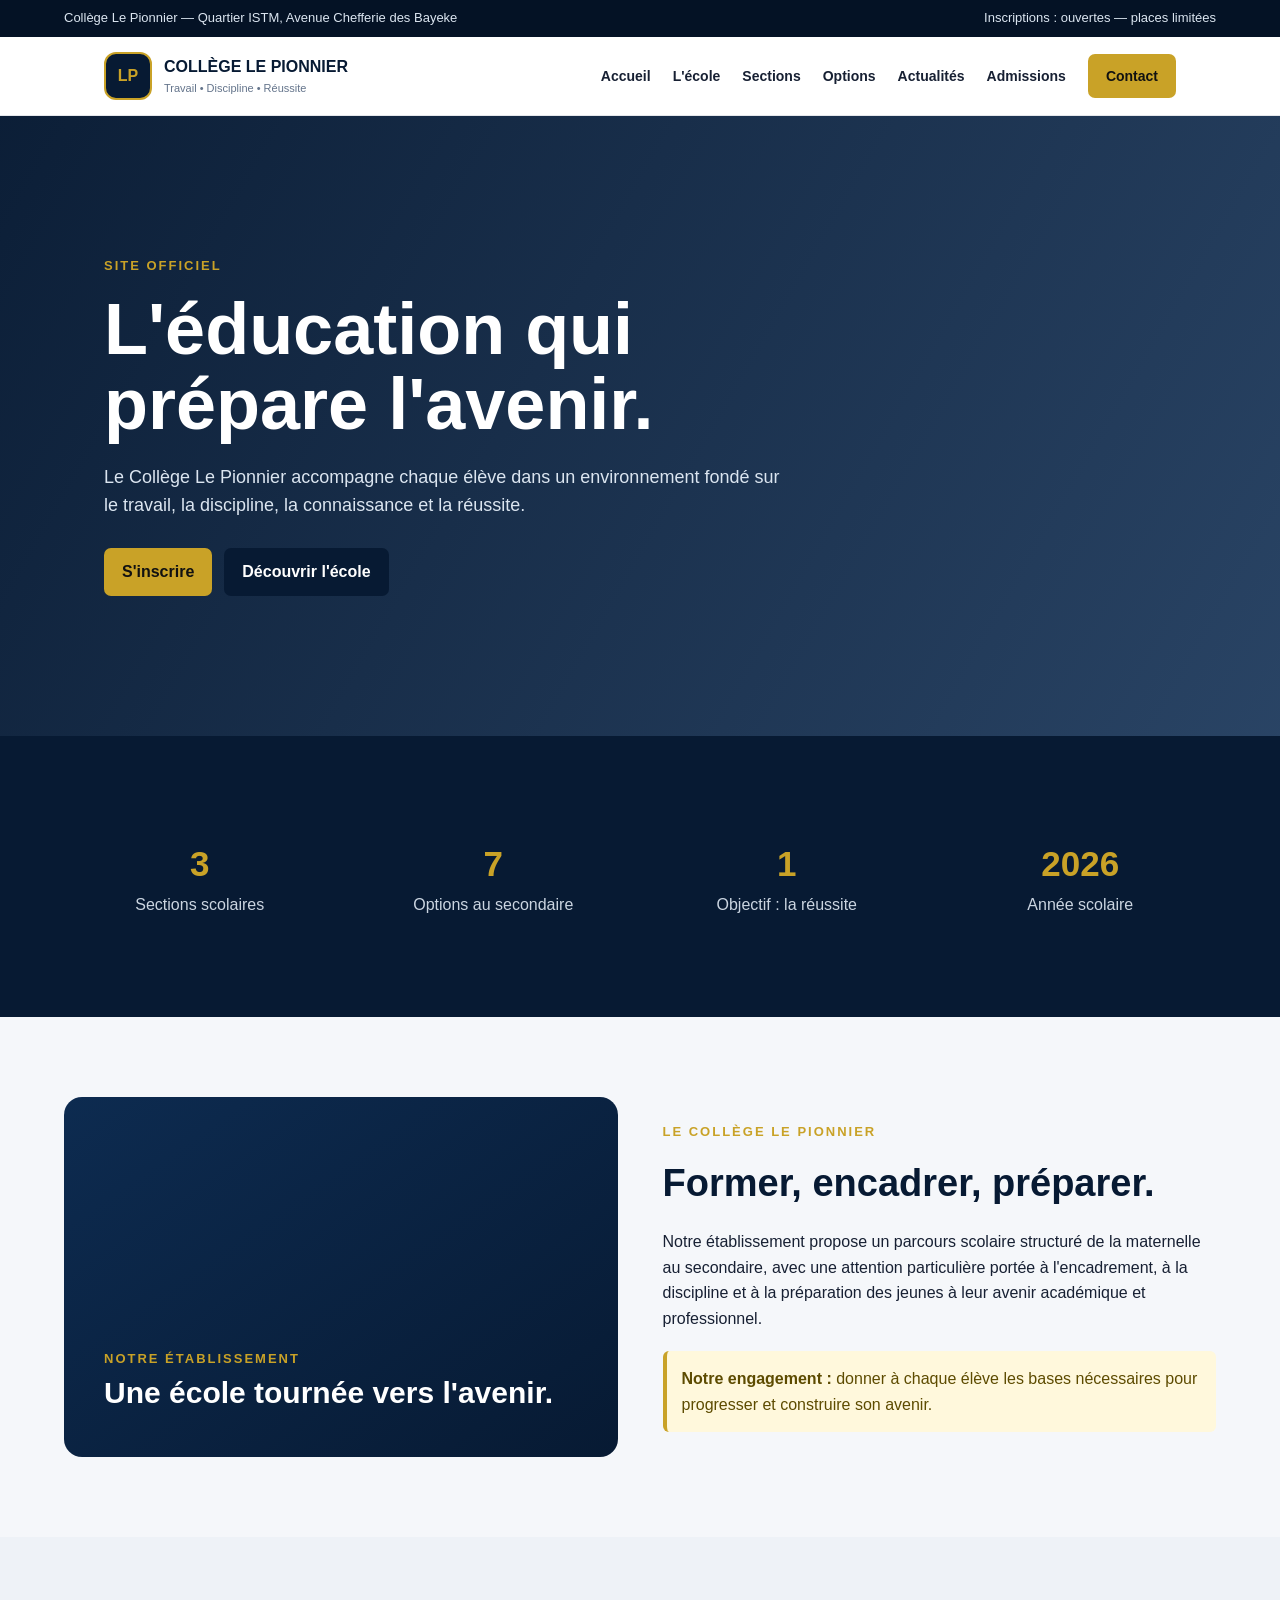
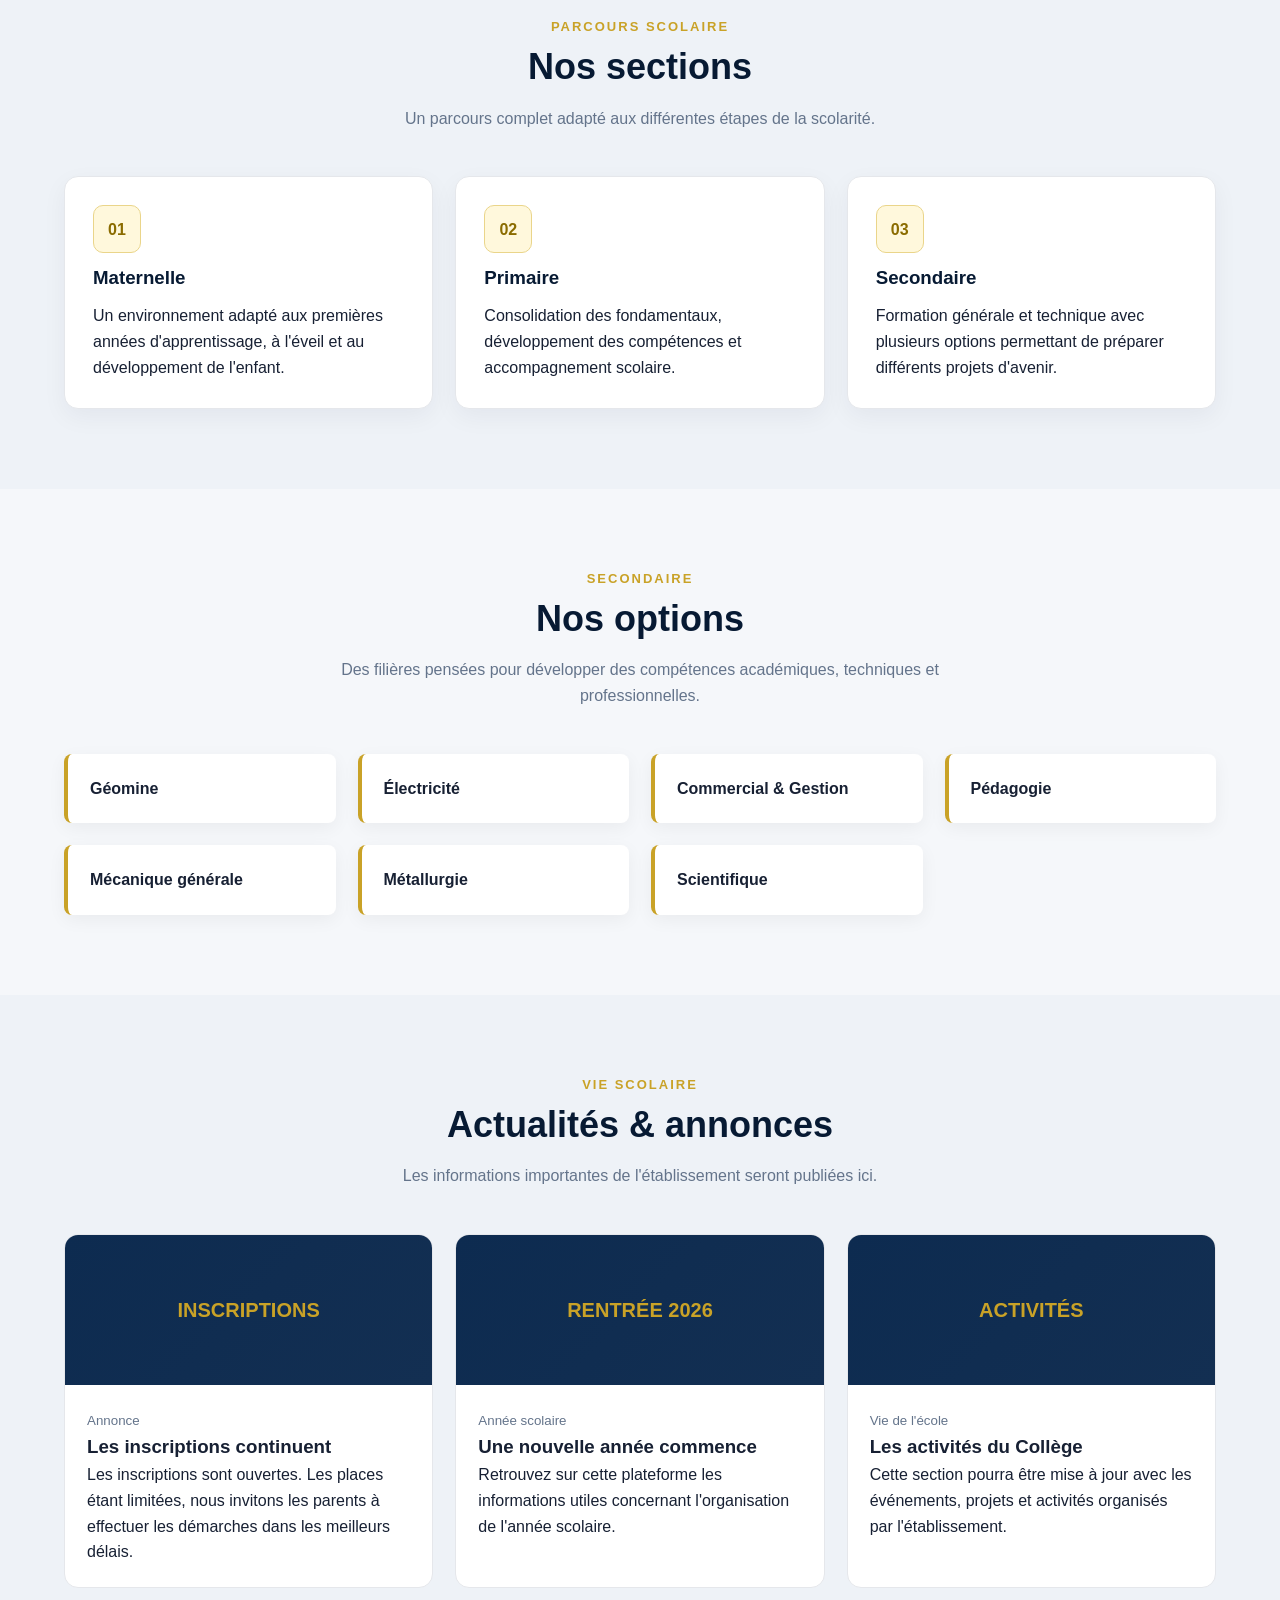
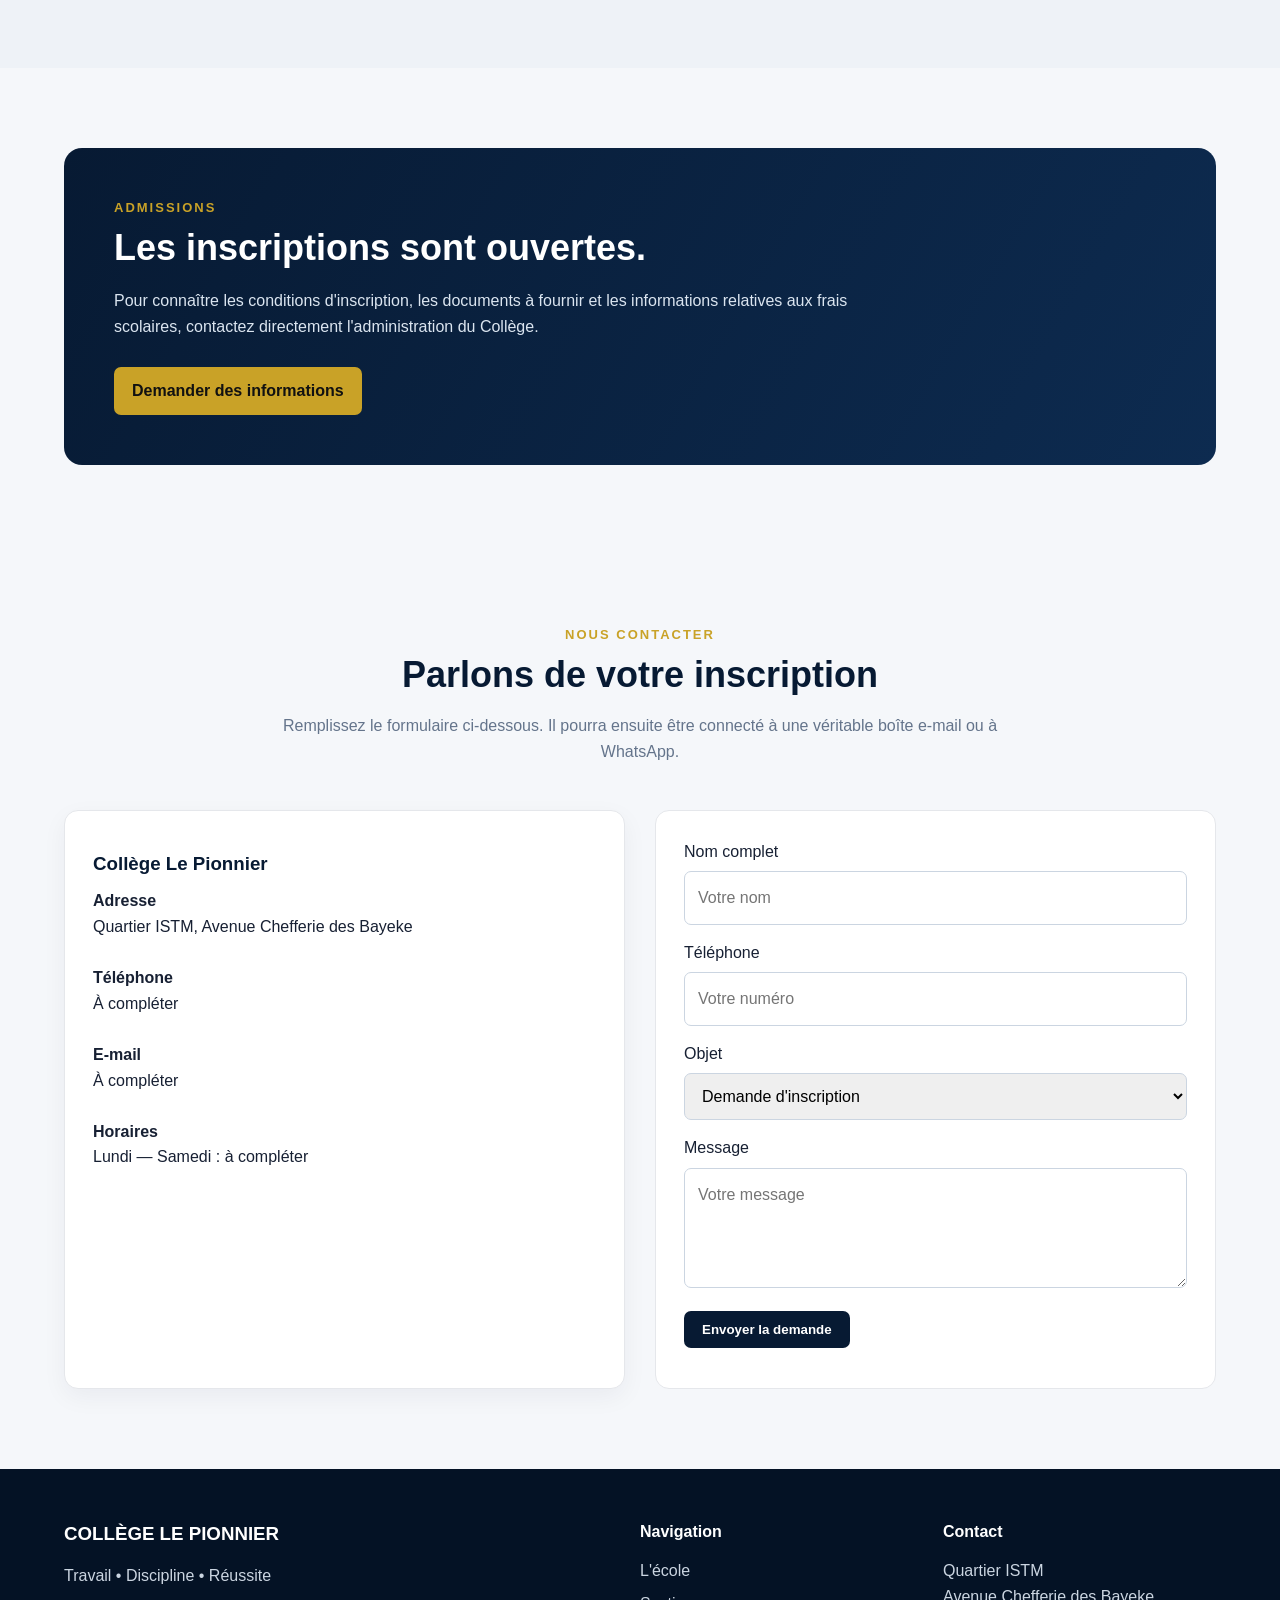
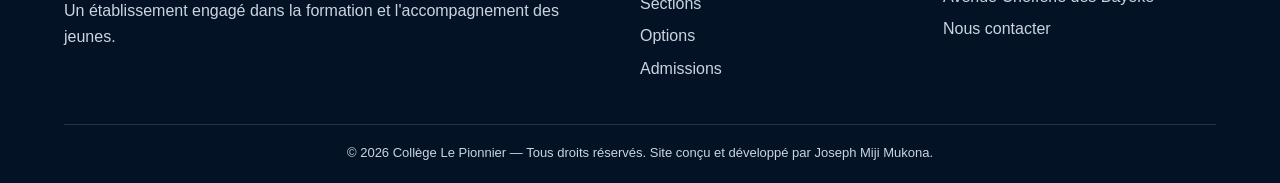
==== college_le_pionnier_site_v2.html @ 75bcfe73 "Add files via upload" ====
<!DOCTYPE html>
<html lang="fr">
<head>
  <meta charset="UTF-8">
  <meta name="viewport" content="width=device-width, initial-scale=1.0">
  <meta name="description" content="Site officiel du Collège Le Pionnier — Maternelle, Primaire et Secondaire.">
  <title>Collège Le Pionnier | Éducation, Discipline, Réussite</title>
  <style>
    :root{
      --navy:#071a33; --navy2:#0d2b50; --gold:#c9a227; --light:#f5f7fa;
      --text:#172033; --muted:#64748b; --white:#fff; --line:#e5e7eb;
    }
    *{box-sizing:border-box;margin:0;padding:0}
    html{scroll-behavior:smooth}
    body{font-family:Inter,Segoe UI,Arial,sans-serif;color:var(--text);background:var(--light);line-height:1.6}
    a{text-decoration:none;color:inherit}
    .topbar{background:#041225;color:#dbe5f0;padding:8px 5%;font-size:13px;display:flex;justify-content:space-between;gap:15px;flex-wrap:wrap}
    header{position:sticky;top:0;z-index:1000;background:rgba(255,255,255,.97);border-bottom:1px solid var(--line);backdrop-filter:blur(10px)}
    .nav{max-width:1200px;margin:auto;padding:15px 5%;display:flex;align-items:center;justify-content:space-between;gap:20px}
    .brand{display:flex;align-items:center;gap:12px;font-weight:800;color:var(--navy)}
    .logo{width:48px;height:48px;border-radius:12px;background:var(--navy);display:grid;place-items:center;color:var(--gold);font-weight:900;border:2px solid var(--gold)}
    .brand small{display:block;color:var(--muted);font-weight:500;font-size:11px}
    .menu{display:flex;align-items:center;gap:22px;font-size:14px;font-weight:650}
    .menu a:hover{color:var(--gold)}
    .btn{display:inline-block;background:var(--gold);color:#111;padding:11px 18px;border-radius:7px;font-weight:800;border:0;cursor:pointer}
    .btn.dark{background:var(--navy);color:#fff}
    .hamb{display:none;border:0;background:none;font-size:25px;color:var(--navy)}
    .hero{background:linear-gradient(120deg,rgba(7,26,51,.98),rgba(13,43,80,.88)),url('images/campus.jpg') center/cover;min-height:620px;color:white;display:flex;align-items:center}
    .hero-inner{max-width:1200px;width:100%;margin:auto;padding:80px 5%}
    .eyebrow{color:var(--gold);font-weight:800;letter-spacing:2px;text-transform:uppercase;font-size:13px}
    h1{font-size:clamp(40px,6vw,72px);line-height:1.05;max-width:800px;margin:15px 0 20px}
    .hero p{max-width:680px;color:#dbe5f0;font-size:18px}
    .actions{display:flex;gap:12px;margin-top:28px;flex-wrap:wrap}
    .section{padding:80px 5%}
    .container{max-width:1200px;margin:auto}
    .heading{text-align:center;max-width:720px;margin:0 auto 45px}
    .heading h2{font-size:36px;color:var(--navy);margin-bottom:10px}
    .heading p{color:var(--muted)}
    .grid{display:grid;grid-template-columns:repeat(3,1fr);gap:22px}
    .card{background:white;border:1px solid var(--line);border-radius:14px;padding:28px;box-shadow:0 8px 25px rgba(7,26,51,.05)}
    .card h3{color:var(--navy);margin:10px 0}
    .icon{width:48px;height:48px;border-radius:10px;background:#fff8dc;border:1px solid #ead58a;color:#8b6c00;display:grid;place-items:center;font-weight:900}
    .stats{background:var(--navy);color:white}
    .stats .grid{grid-template-columns:repeat(4,1fr)}
    .stat{text-align:center;padding:20px}.stat strong{display:block;font-size:35px;color:var(--gold)}.stat span{color:#cbd5e1}
    .about{display:grid;grid-template-columns:1fr 1fr;gap:45px;align-items:center}
    .about-box{background:var(--navy);min-height:360px;border-radius:18px;padding:40px;color:#fff;display:flex;align-items:end;background:linear-gradient(145deg,#0d2b50,#071a33)}
    .about-box h3{font-size:30px}
    .options{grid-template-columns:repeat(4,1fr)}
    .option{padding:22px;background:#fff;border-left:4px solid var(--gold);border-radius:8px;box-shadow:0 5px 18px rgba(0,0,0,.05);font-weight:750}
    .news{grid-template-columns:repeat(3,1fr)}
    .news article{background:white;border-radius:14px;overflow:hidden;border:1px solid var(--line)}
    .news-img{height:150px;background:linear-gradient(135deg,#0d2b50,#132f52);display:grid;place-items:center;color:var(--gold);font-size:20px;font-weight:800}
    .news-content{padding:22px}.news-content small{color:var(--muted)}
    .admission{background:linear-gradient(120deg,#071a33,#0d2b50);color:white;border-radius:18px;padding:50px}
    .admission h2{font-size:36px;margin-bottom:12px}.admission p{color:#dbe5f0;max-width:760px}
    .contact{display:grid;grid-template-columns:1fr 1fr;gap:30px}
    form{background:white;padding:28px;border:1px solid var(--line);border-radius:14px}
    input,textarea,select{width:100%;padding:13px;margin:7px 0 15px;border:1px solid #cbd5e1;border-radius:7px;font:inherit}
    textarea{min-height:120px;resize:vertical}
    footer{background:#041225;color:#cbd5e1;padding:50px 5% 20px}
    .footer-grid{max-width:1200px;margin:auto;display:grid;grid-template-columns:2fr 1fr 1fr;gap:30px}
    footer h3,footer h4{color:#fff;margin-bottom:14px} footer a{display:block;margin:7px 0;color:#cbd5e1}
    .copy{max-width:1200px;margin:35px auto 0;padding-top:18px;border-top:1px solid #24344b;font-size:13px;text-align:center}
    .notice{background:#fff8dc;border-left:4px solid var(--gold);padding:15px;border-radius:6px;margin-top:20px;color:#5d4b00}
    @media(max-width:850px){
      .menu{display:none;position:absolute;top:79px;left:0;right:0;background:white;padding:20px 5%;flex-direction:column;align-items:flex-start;border-bottom:1px solid var(--line)}
      .menu.open{display:flex}.hamb{display:block}
      .grid,.stats .grid,.news,.options{grid-template-columns:1fr 1fr}
      .about,.contact,.footer-grid{grid-template-columns:1fr}
    }
    @media(max-width:560px){
      .grid,.stats .grid,.news,.options{grid-template-columns:1fr}
      .hero{min-height:560px}.section{padding:60px 5%}.admission{padding:30px 22px}
      .topbar{justify-content:center;text-align:center}
    }
  </style>
</head>
<body>

  <div class="topbar">
    <span>Collège Le Pionnier — Quartier ISTM, Avenue Chefferie des Bayeke</span>
    <span>Inscriptions : ouvertes — places limitées</span>
  </div>

  <header>
    <nav class="nav">
      <a class="brand" href="#accueil">
        <div class="logo">LP</div>
        <div>COLLÈGE LE PIONNIER<small>Travail • Discipline • Réussite</small></div>
      </a>
      <button class="hamb" aria-label="Ouvrir le menu" onclick="toggleMenu()">☰</button>
      <div class="menu" id="menu">
        <a href="#accueil">Accueil</a>
        <a href="#ecole">L'école</a>
        <a href="#sections">Sections</a>
        <a href="#options">Options</a>
        <a href="#actualites">Actualités</a>
        <a href="#admissions">Admissions</a>
        <a href="#contact" class="btn">Contact</a>
      </div>
    </nav>
  </header>

  <main>
    <section class="hero" id="accueil">
      <div class="hero-inner">
        <div class="eyebrow">Site officiel</div>
        <h1>L'éducation qui prépare l'avenir.</h1>
        <p>Le Collège Le Pionnier accompagne chaque élève dans un environnement fondé sur le travail, la discipline, la connaissance et la réussite.</p>
        <div class="actions">
          <a class="btn" href="#admissions">S'inscrire</a>
          <a class="btn dark" href="#ecole">Découvrir l'école</a>
        </div>
      </div>
    </section>

    <section class="section stats">
      <div class="container">
        <div class="grid">
          <div class="stat"><strong>3</strong><span>Sections scolaires</span></div>
          <div class="stat"><strong>7</strong><span>Options au secondaire</span></div>
          <div class="stat"><strong>1</strong><span>Objectif : la réussite</span></div>
          <div class="stat"><strong>2026</strong><span>Année scolaire</span></div>
        </div>
      </div>
    </section>

    <section class="section" id="ecole">
      <div class="container about">
        <div class="about-box">
          <div><div class="eyebrow">Notre établissement</div><h3>Une école tournée vers l'avenir.</h3></div>
        </div>
        <div>
          <div class="eyebrow">Le Collège Le Pionnier</div>
          <h2 style="font-size:38px;color:var(--navy);margin:10px 0 15px">Former, encadrer, préparer.</h2>
          <p>Notre établissement propose un parcours scolaire structuré de la maternelle au secondaire, avec une attention particulière portée à l'encadrement, à la discipline et à la préparation des jeunes à leur avenir académique et professionnel.</p>
          <div class="notice"><strong>Notre engagement :</strong> donner à chaque élève les bases nécessaires pour progresser et construire son avenir.</div>
        </div>
      </div>
    </section>

    <section class="section" id="sections" style="background:#eef2f7">
      <div class="container">
        <div class="heading">
          <div class="eyebrow">Parcours scolaire</div>
          <h2>Nos sections</h2>
          <p>Un parcours complet adapté aux différentes étapes de la scolarité.</p>
        </div>
        <div class="grid">
          <div class="card"><div class="icon">01</div><h3>Maternelle</h3><p>Un environnement adapté aux premières années d'apprentissage, à l'éveil et au développement de l'enfant.</p></div>
          <div class="card"><div class="icon">02</div><h3>Primaire</h3><p>Consolidation des fondamentaux, développement des compétences et accompagnement scolaire.</p></div>
          <div class="card"><div class="icon">03</div><h3>Secondaire</h3><p>Formation générale et technique avec plusieurs options permettant de préparer différents projets d'avenir.</p></div>
        </div>
      </div>
    </section>

    <section class="section" id="options">
      <div class="container">
        <div class="heading">
          <div class="eyebrow">Secondaire</div>
          <h2>Nos options</h2>
          <p>Des filières pensées pour développer des compétences académiques, techniques et professionnelles.</p>
        </div>
        <div class="grid options">
          <div class="option">Géomine</div>
          <div class="option">Électricité</div>
          <div class="option">Commercial &amp; Gestion</div>
          <div class="option">Pédagogie</div>
          <div class="option">Mécanique générale</div>
          <div class="option">Métallurgie</div>
          <div class="option">Scientifique</div>
        </div>
      </div>
    </section>

    <section class="section" id="actualites" style="background:#eef2f7">
      <div class="container">
        <div class="heading">
          <div class="eyebrow">Vie scolaire</div>
          <h2>Actualités &amp; annonces</h2>
          <p>Les informations importantes de l'établissement seront publiées ici.</p>
        </div>
        <div class="grid news">
          <article><div class="news-img">INSCRIPTIONS</div><div class="news-content"><small>Annonce</small><h3>Les inscriptions continuent</h3><p>Les inscriptions sont ouvertes. Les places étant limitées, nous invitons les parents à effectuer les démarches dans les meilleurs délais.</p></div></article>
          <article><div class="news-img">RENTRÉE 2026</div><div class="news-content"><small>Année scolaire</small><h3>Une nouvelle année commence</h3><p>Retrouvez sur cette plateforme les informations utiles concernant l'organisation de l'année scolaire.</p></div></article>
          <article><div class="news-img">ACTIVITÉS</div><div class="news-content"><small>Vie de l'école</small><h3>Les activités du Collège</h3><p>Cette section pourra être mise à jour avec les événements, projets et activités organisés par l'établissement.</p></div></article>
        </div>
      </div>
    </section>

    <section class="section" id="admissions">
      <div class="container">
        <div class="admission">
          <div class="eyebrow">Admissions</div>
          <h2>Les inscriptions sont ouvertes.</h2>
          <p>Pour connaître les conditions d'inscription, les documents à fournir et les informations relatives aux frais scolaires, contactez directement l'administration du Collège.</p>
          <div class="actions">
            <a class="btn" href="#contact">Demander des informations</a>
          </div>
        </div>
      </div>
    </section>

    <section class="section" id="contact">
      <div class="container">
        <div class="heading">
          <div class="eyebrow">Nous contacter</div>
          <h2>Parlons de votre inscription</h2>
          <p>Remplissez le formulaire ci-dessous. Il pourra ensuite être connecté à une véritable boîte e-mail ou à WhatsApp.</p>
        </div>
        <div class="contact">
          <div class="card">
            <h3>Collège Le Pionnier</h3>
            <p><strong>Adresse</strong><br>Quartier ISTM, Avenue Chefferie des Bayeke</p><br>
            <p><strong>Téléphone</strong><br>À compléter</p><br>
            <p><strong>E-mail</strong><br>À compléter</p><br>
            <p><strong>Horaires</strong><br>Lundi — Samedi : à compléter</p>
          </div>
          <form onsubmit="sendForm(event)">
            <label>Nom complet</label>
            <input id="nom" required placeholder="Votre nom">
            <label>Téléphone</label>
            <input id="tel" required placeholder="Votre numéro">
            <label>Objet</label>
            <select id="objet"><option>Demande d'inscription</option><option>Informations générales</option><option>Autre demande</option></select>
            <label>Message</label>
            <textarea id="message" required placeholder="Votre message"></textarea>
            <button class="btn dark" type="submit">Envoyer la demande</button>
            <p id="formMsg" style="margin-top:12px;color:var(--muted);font-size:13px"></p>
          </form>
        </div>
      </div>
    </section>
  </main>

  <footer>
    <div class="footer-grid">
      <div>
        <h3>COLLÈGE LE PIONNIER</h3>
        <p>Travail • Discipline • Réussite</p>
        <p style="margin-top:10px">Un établissement engagé dans la formation et l'accompagnement des jeunes.</p>
      </div>
      <div><h4>Navigation</h4><a href="#ecole">L'école</a><a href="#sections">Sections</a><a href="#options">Options</a><a href="#admissions">Admissions</a></div>
      <div><h4>Contact</h4><p>Quartier ISTM<br>Avenue Chefferie des Bayeke</p><a href="#contact">Nous contacter</a></div>
    </div>
    <div class="copy">© 2026 Collège Le Pionnier — Tous droits réservés. <span id="developer">Site conçu et développé par Joseph Miji Mukona.</span></div>
  </footer>

  <script>
    function toggleMenu(){document.getElementById('menu').classList.toggle('open')}
    document.querySelectorAll('.menu a').forEach(a=>a.addEventListener('click',()=>document.getElementById('menu').classList.remove('open')));
    function sendForm(e){
      e.preventDefault();
      const nom=document.getElementById('nom').value;
      document.getElementById('formMsg').textContent="Merci "+nom+" ! Votre demande a été préparée. Pour l'envoi réel, connectez ce formulaire à l'e-mail, WhatsApp ou au système d'administration de l'école.";
    }
  </script>
</body>
</html>
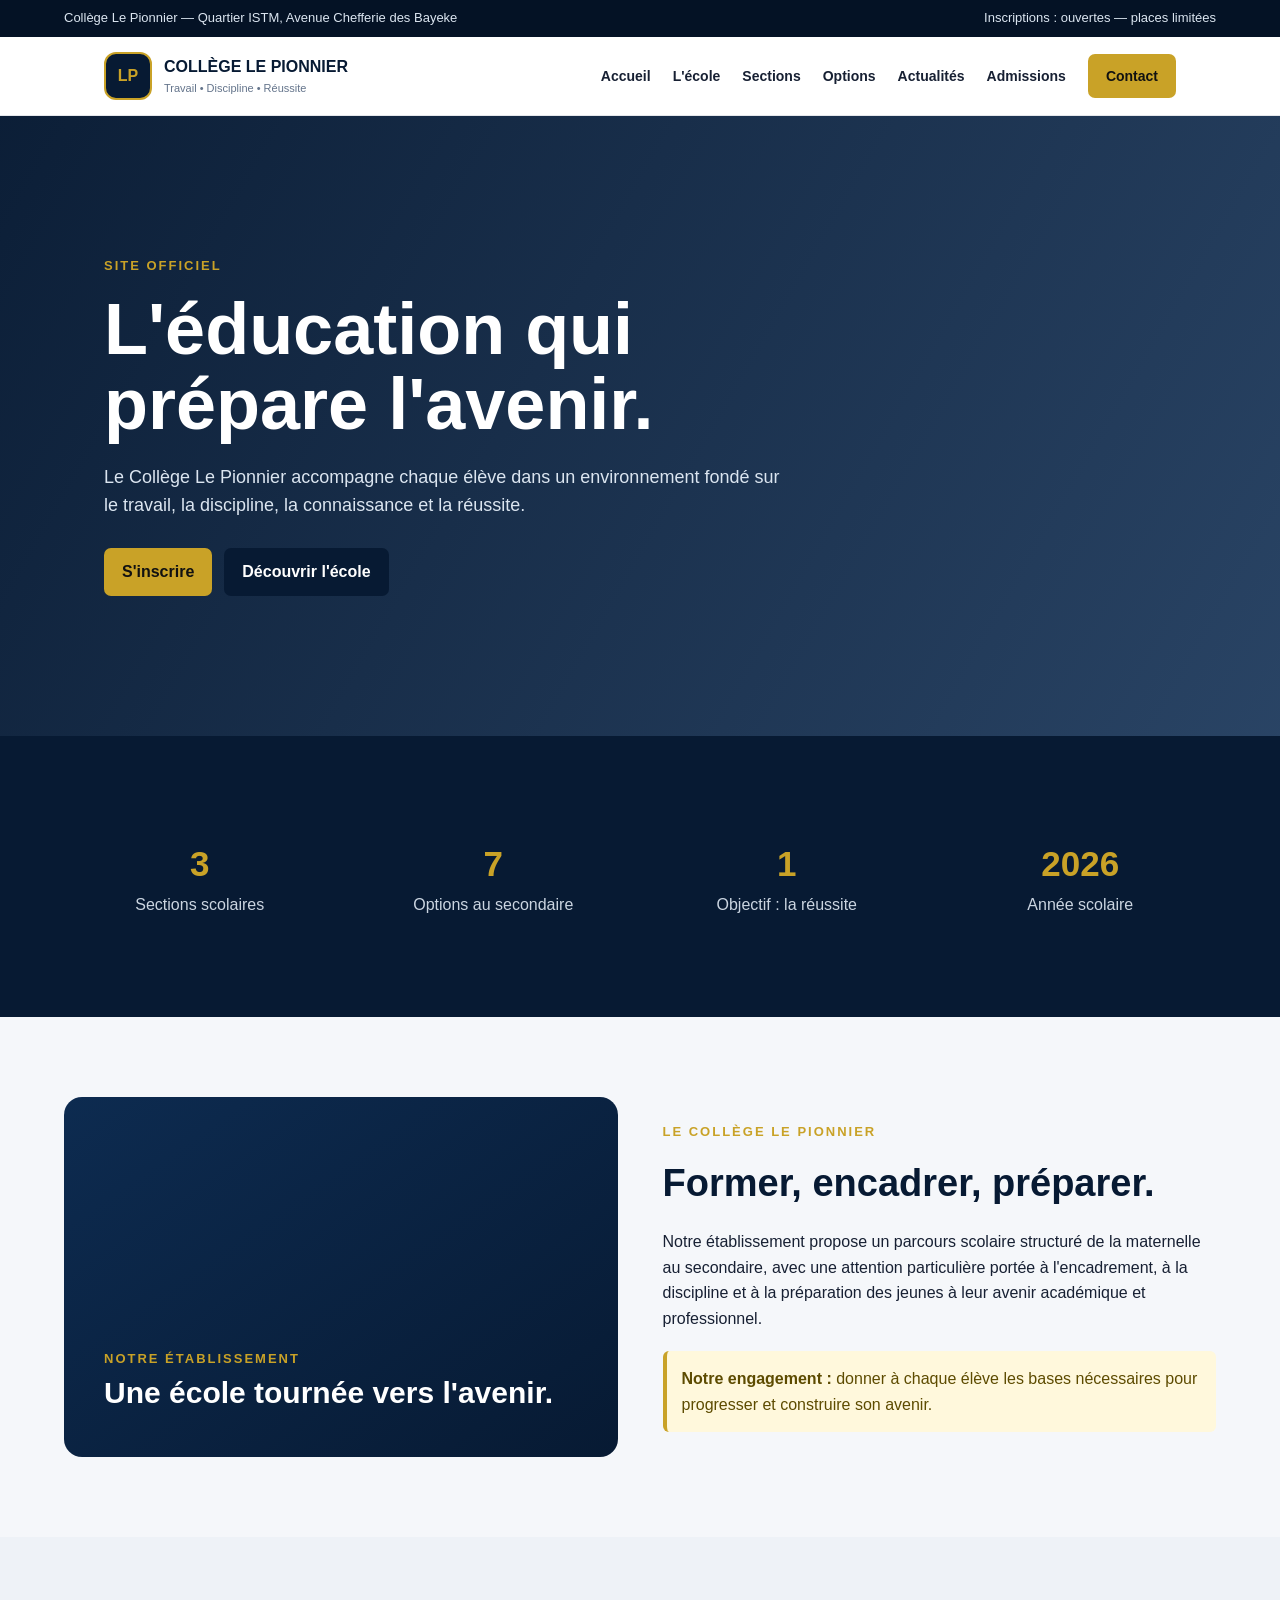
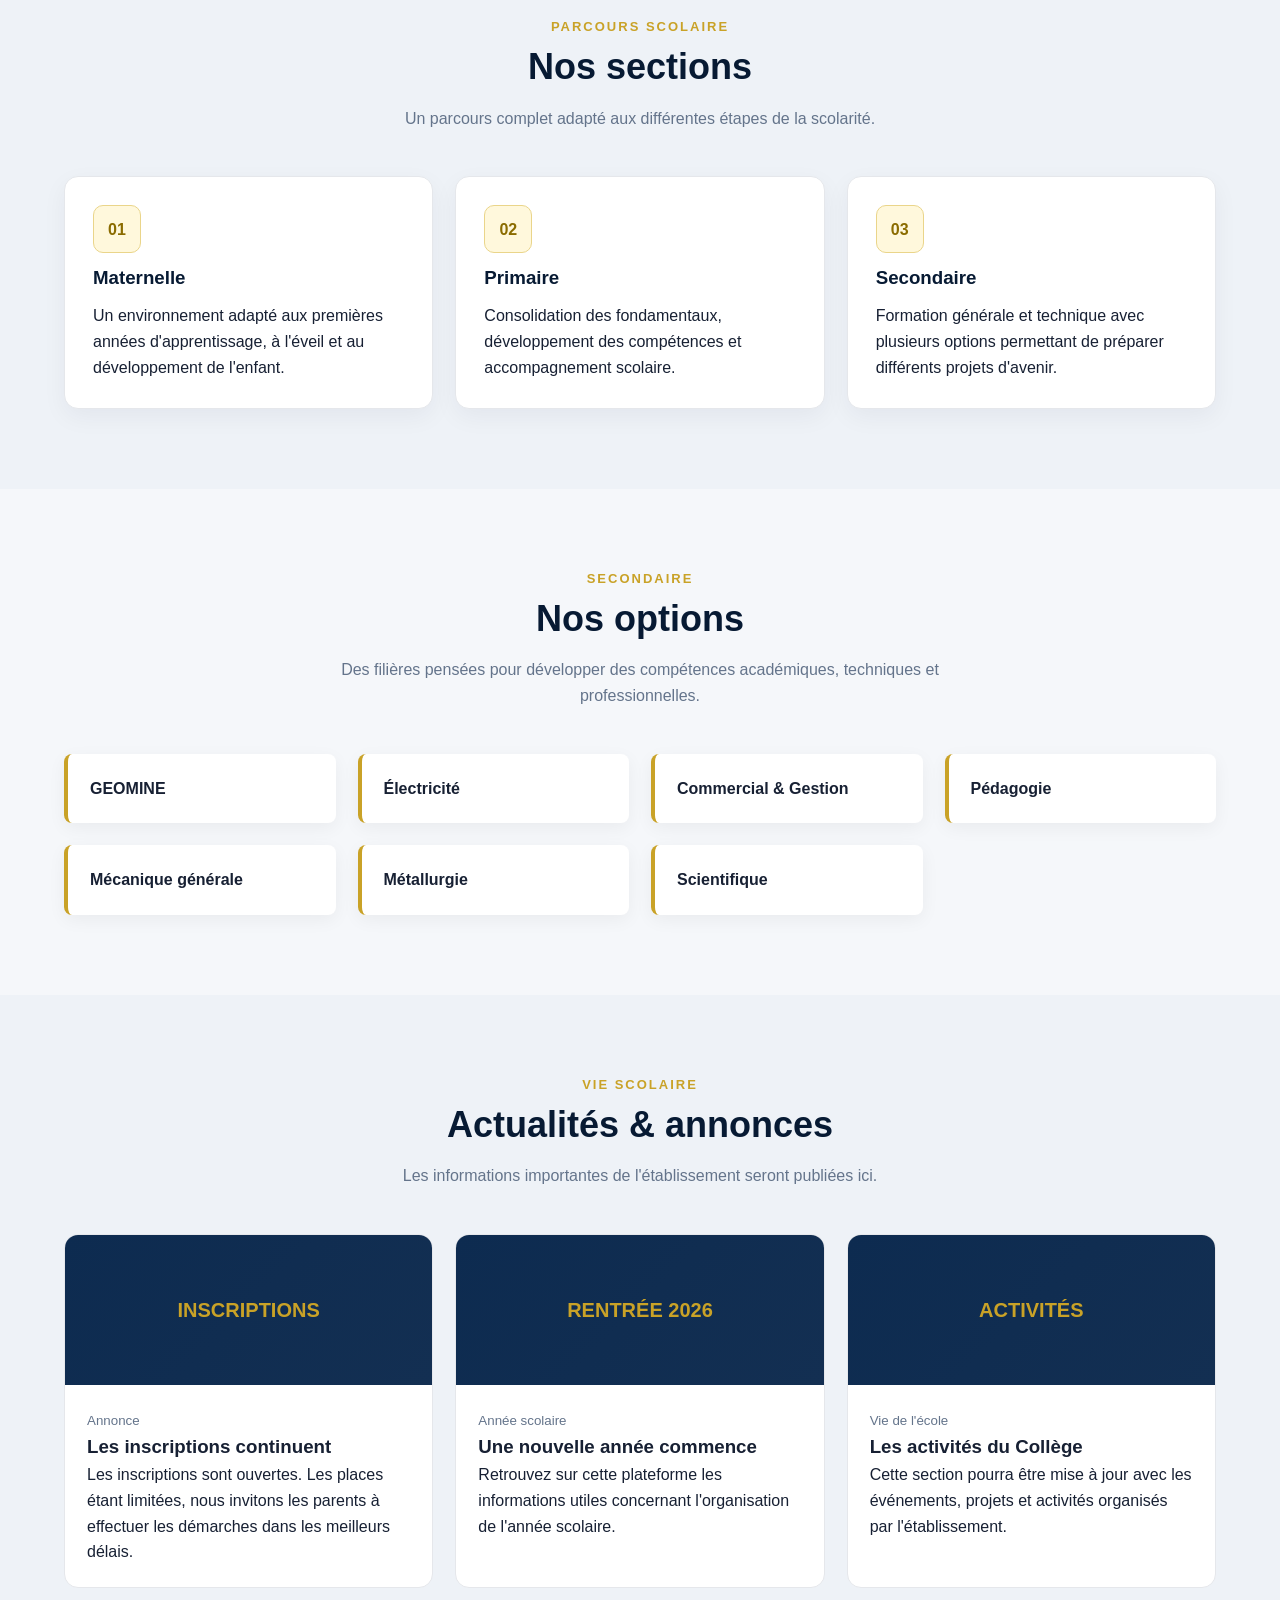
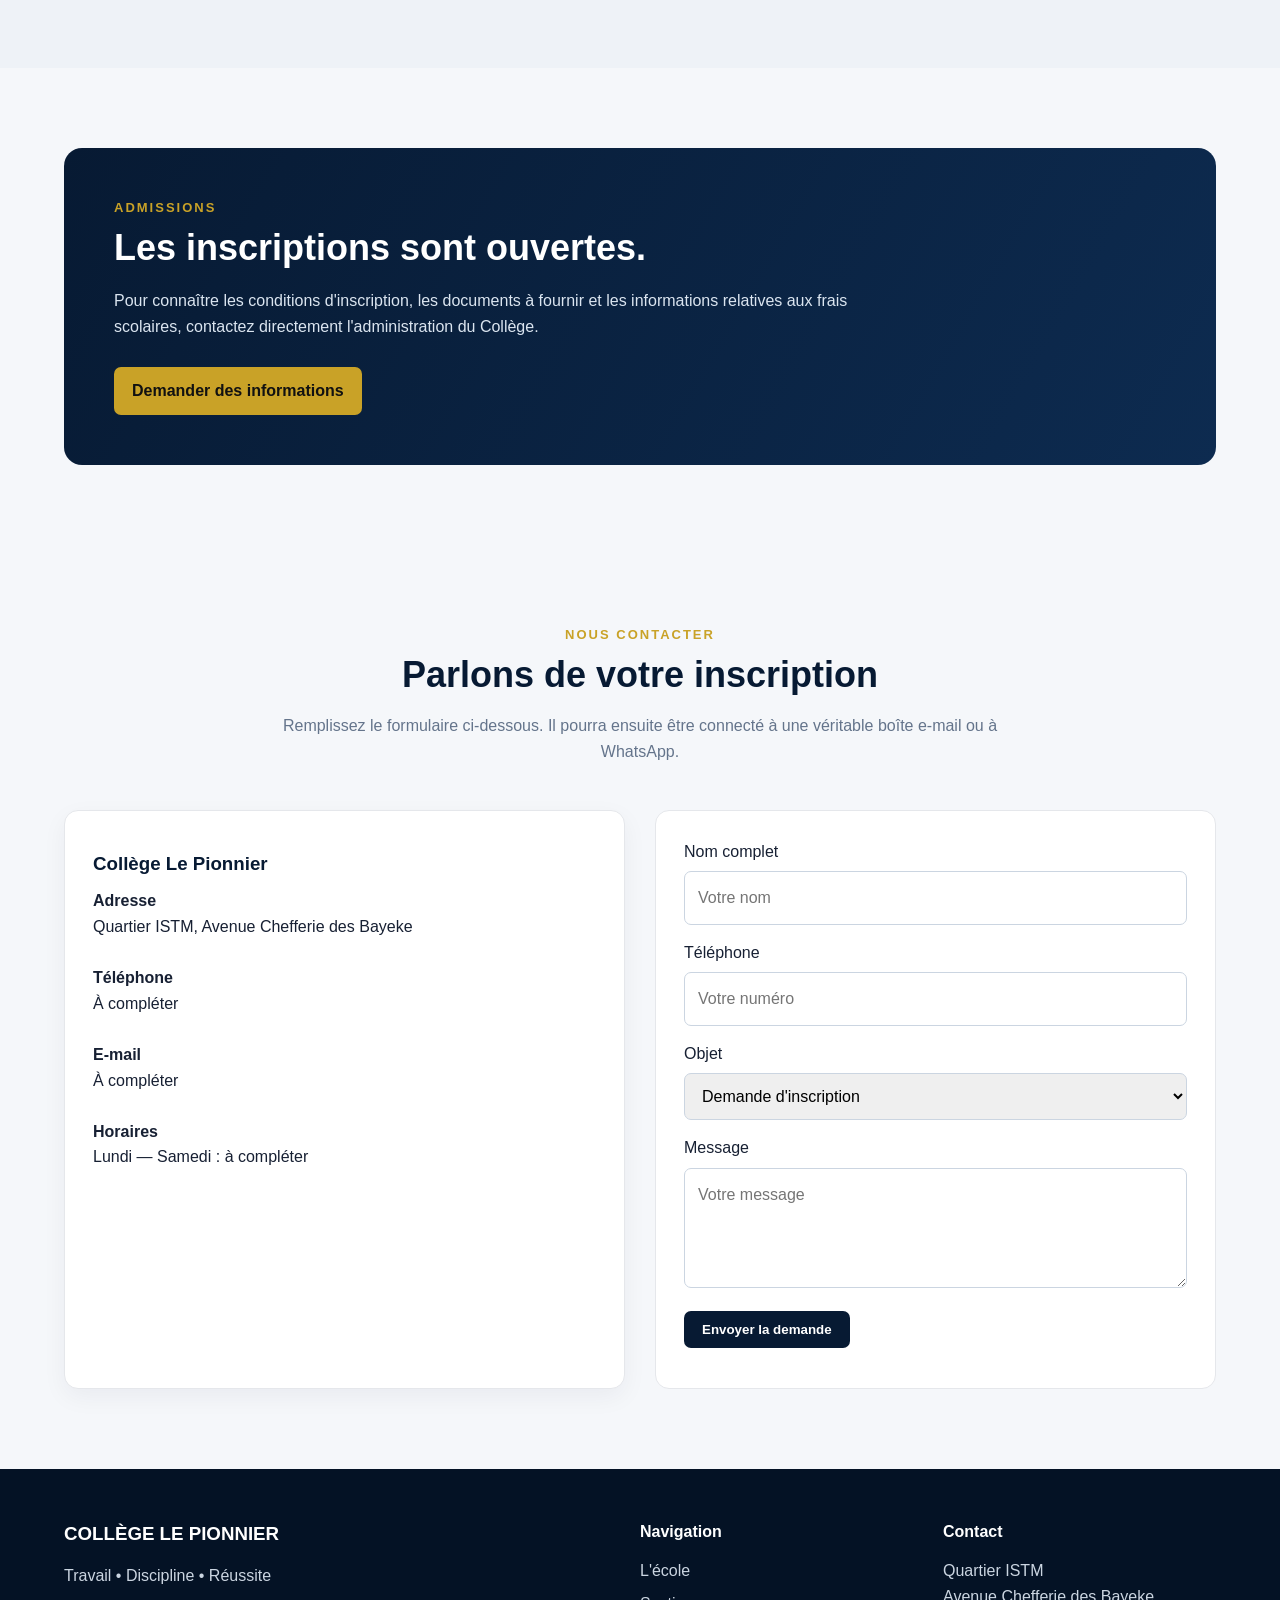
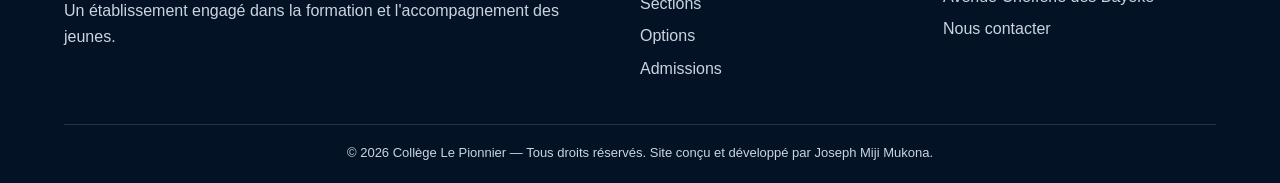
==== commit 6200807d: "Update college_le_pionnier_site_v2.html" ====
--- a/college_le_pionnier_site_v2.html
+++ b/college_le_pionnier_site_v2.html
@@ -163,7 +163,7 @@
           <p>Des filières pensées pour développer des compétences académiques, techniques et professionnelles.</p>
         </div>
         <div class="grid options">
-          <div class="option">Géomine</div>
+          <div class="option">GEOMINE</div>
           <div class="option">Électricité</div>
           <div class="option">Commercial &amp; Gestion</div>
           <div class="option">Pédagogie</div>
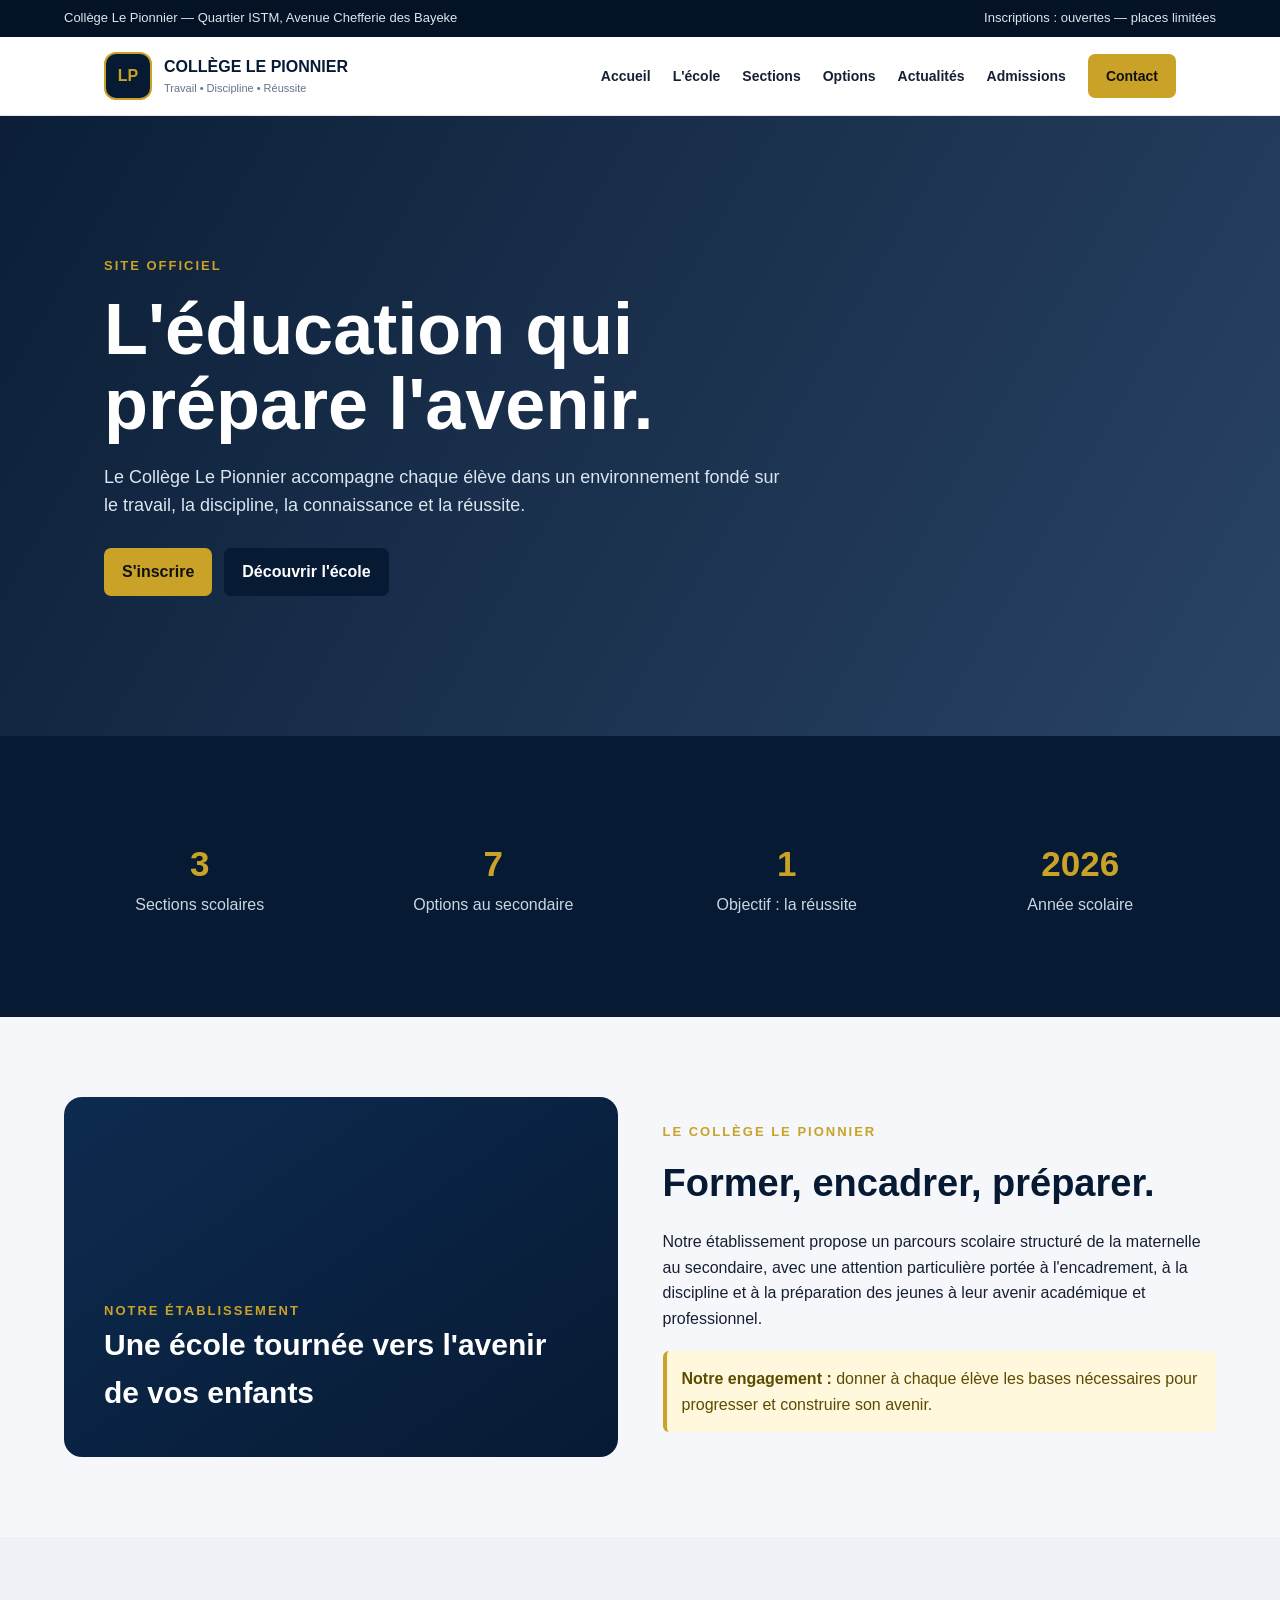
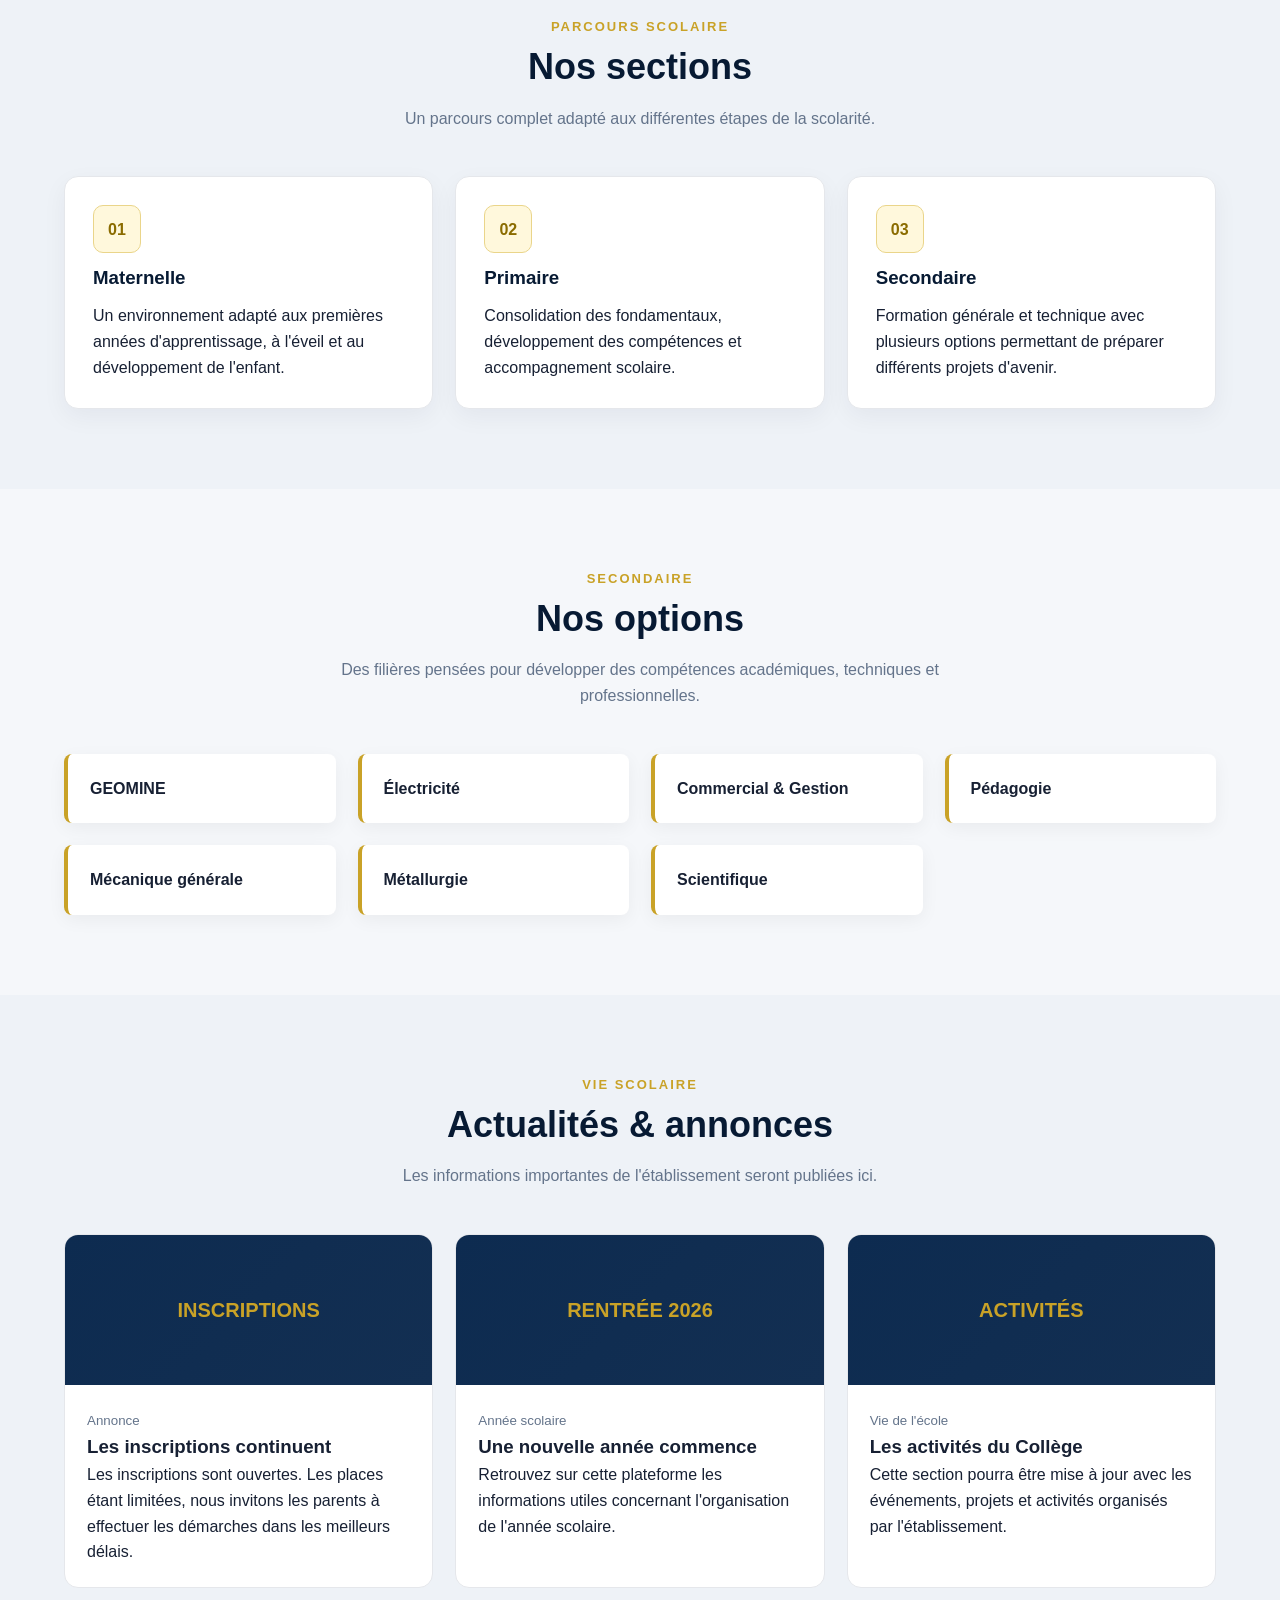
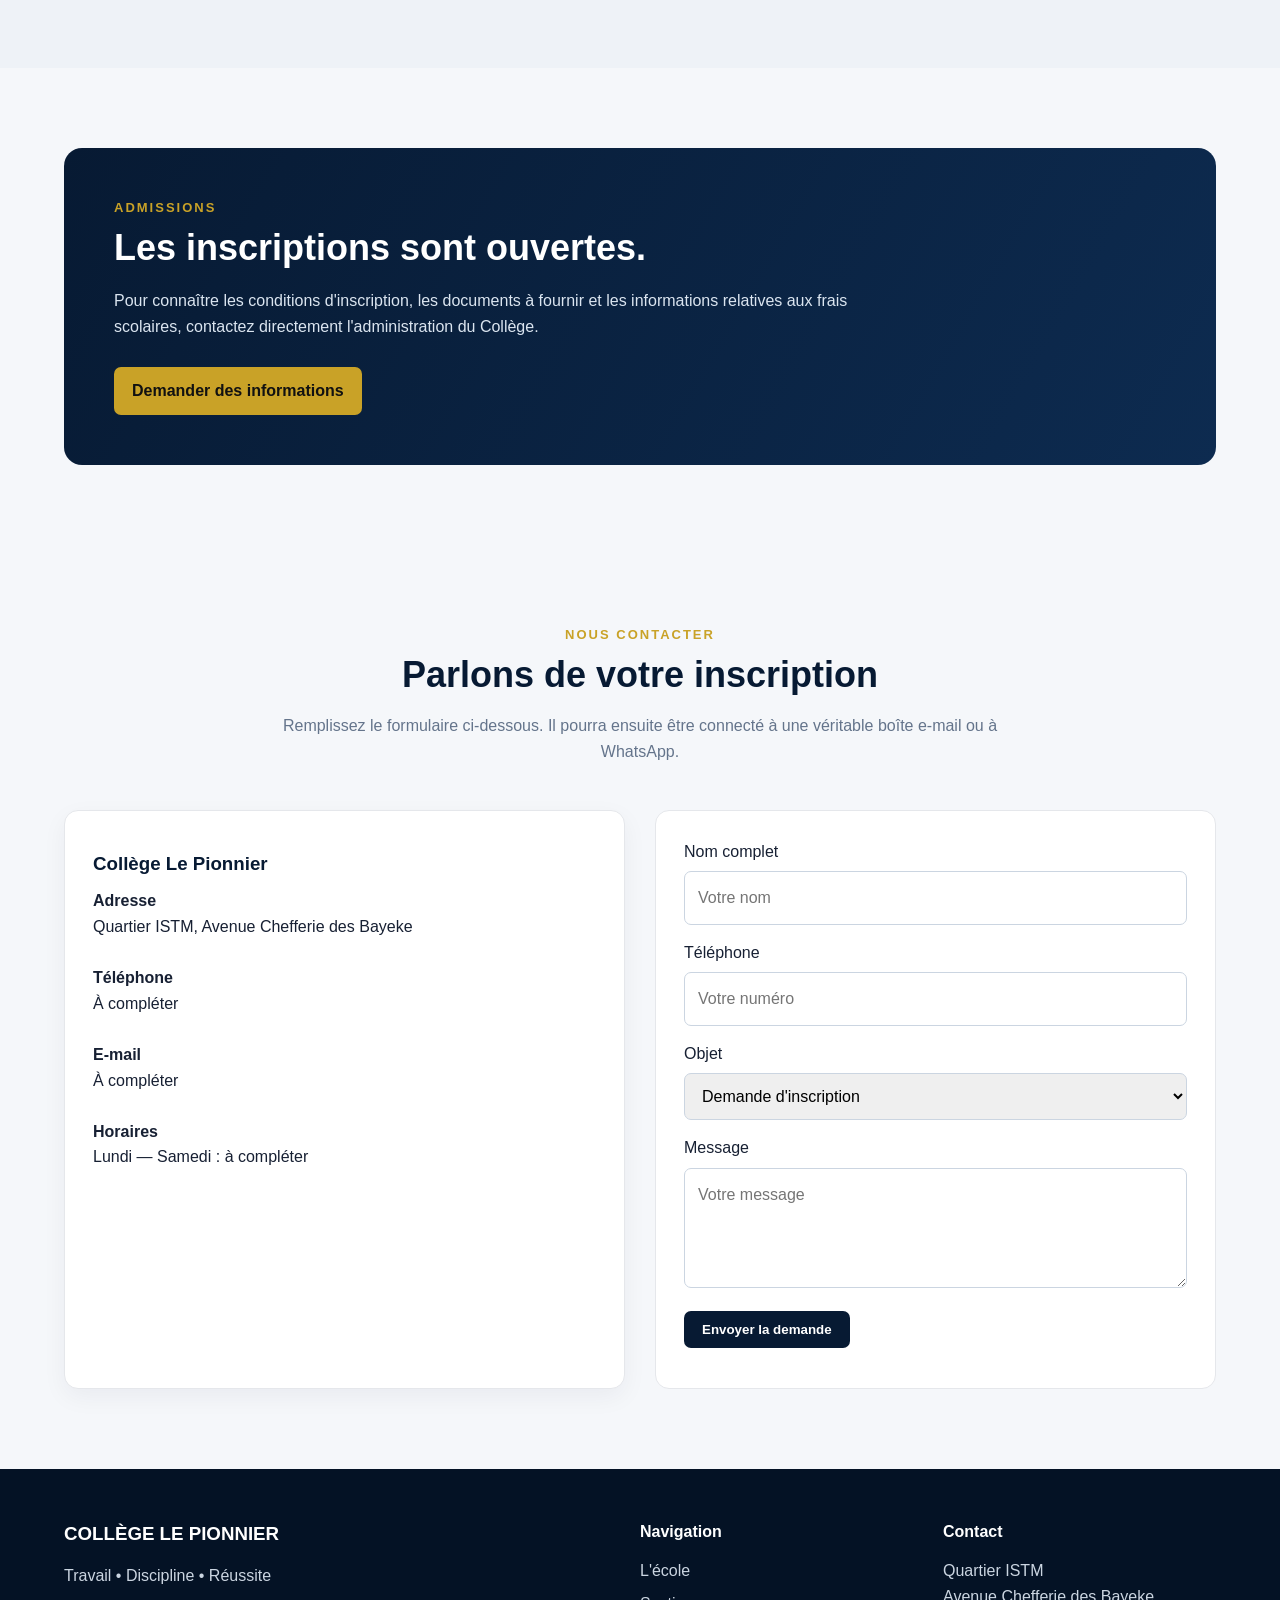
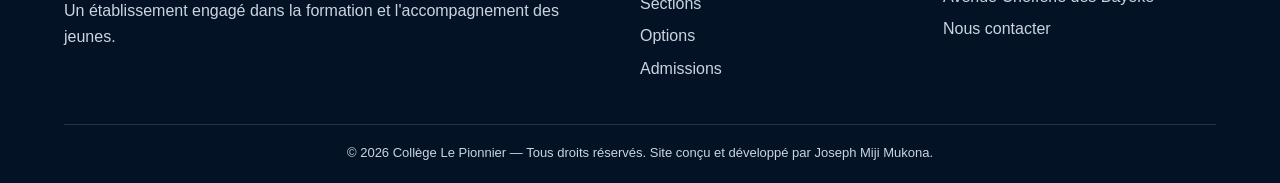
==== commit 542fb446: "Update school description for clarity" ====
--- a/college_le_pionnier_site_v2.html
+++ b/college_le_pionnier_site_v2.html
@@ -129,7 +129,7 @@
     <section class="section" id="ecole">
       <div class="container about">
         <div class="about-box">
-          <div><div class="eyebrow">Notre établissement</div><h3>Une école tournée vers l'avenir.</h3></div>
+          <div><div class="eyebrow">Notre établissement</div><h3>Une école tournée vers l'avenir de vos enfants</h3></div>
         </div>
         <div>
           <div class="eyebrow">Le Collège Le Pionnier</div>
